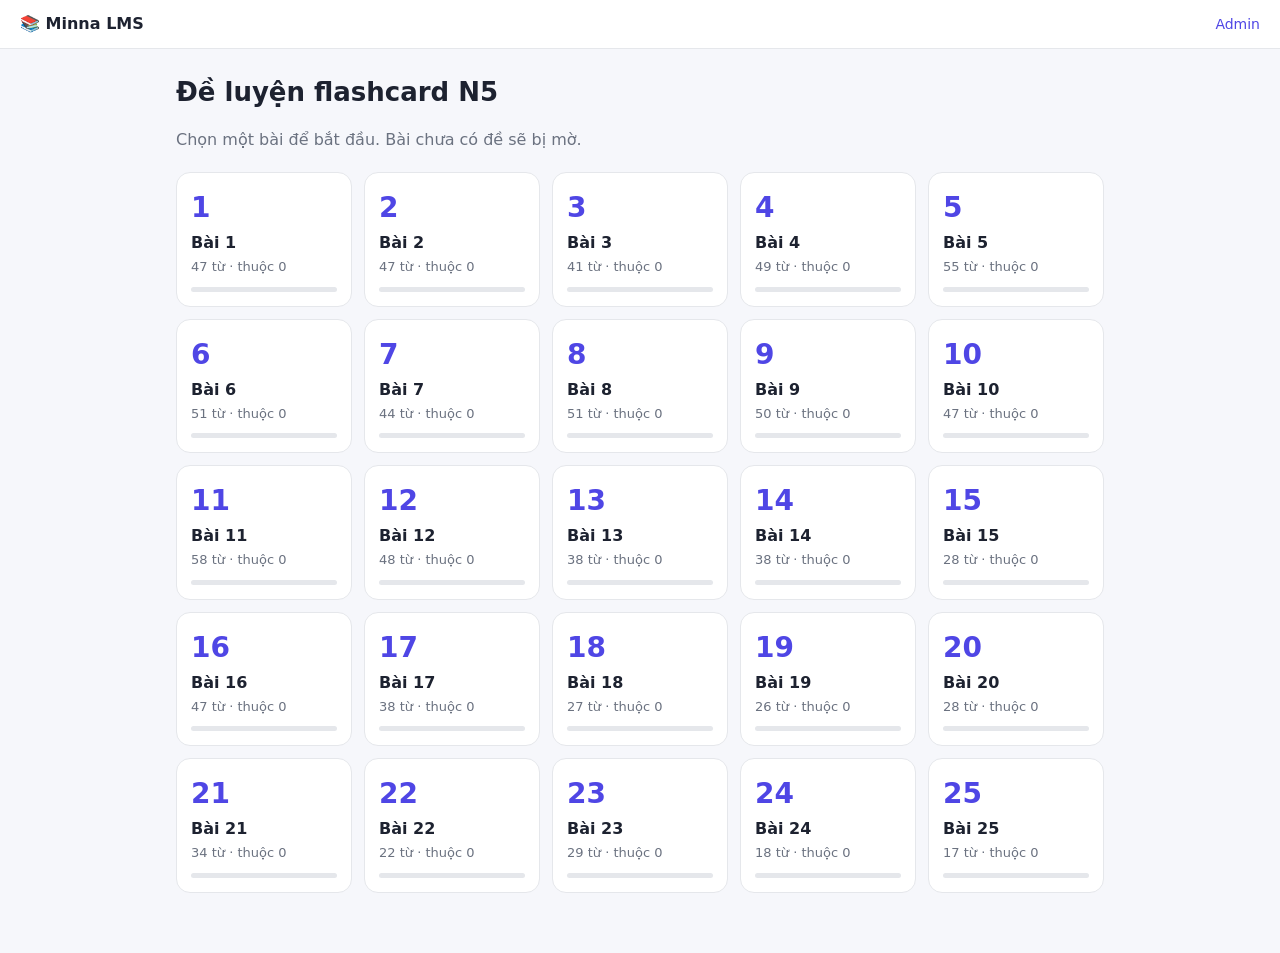
==== index.html @ 222ca8a1 "Add files via upload" ====
<!doctype html>
<html lang="vi">
<head>
<meta charset="utf-8">
<meta name="viewport" content="width=device-width,initial-scale=1">
<title>Minna LMS – Luyện từ vựng N5</title>
<link rel="stylesheet" href="css/style.css">
</head>
<body>
<header class="top">
  <a class="brand" href="./">📚 Minna LMS</a>
  <a class="link" href="admin.html">Admin</a>
</header>
<main class="wrap">
  <h1>Đề luyện flashcard N5</h1>
  <p class="muted">Chọn một bài để bắt đầu. Bài chưa có đề sẽ bị mờ.</p>
  <div id="grid" class="grid"></div>
</main>
<script src="js/app.js"></script>
<script src="js/home.js"></script>
</body>
</html>
---- css/style.css ----
:root{--bg:#f6f7fb;--fg:#1d2230;--muted:#6b7280;--card:#fff;--line:#e5e7eb;--pri:#4f46e5;--good:#16a34a;--bad:#dc2626}
@media (prefers-color-scheme:dark){:root{--bg:#10131c;--fg:#e8eaf2;--muted:#9aa3b5;--card:#1a1f2e;--line:#2a3144;--pri:#818cf8;--good:#22c55e;--bad:#f87171}}
*{box-sizing:border-box}
body{margin:0;font-family:system-ui,-apple-system,"Segoe UI","Noto Sans JP","Hiragino Sans","Yu Gothic",sans-serif;background:var(--bg);color:var(--fg);line-height:1.5}
.top{display:flex;justify-content:space-between;align-items:center;padding:12px 20px;background:var(--card);border-bottom:1px solid var(--line)}
.brand{font-weight:700;color:var(--fg);text-decoration:none}
.link{color:var(--pri);text-decoration:none;font-size:14px}
.wrap{max-width:960px;margin:0 auto;padding:24px 16px 60px}
.narrow{max-width:640px}
h1{margin:0 0 6px;font-size:26px}
.muted{color:var(--muted)}.small{font-size:13px}.center{text-align:center}
.grid{display:grid;grid-template-columns:repeat(auto-fill,minmax(150px,1fr));gap:12px;margin-top:20px}
.lesson{display:flex;flex-direction:column;gap:2px;padding:14px;background:var(--card);border:1px solid var(--line);border-radius:14px;text-decoration:none;color:var(--fg);transition:.15s}
.lesson:not(.off):hover{transform:translateY(-2px);border-color:var(--pri);box-shadow:0 6px 18px rgba(79,70,229,.15)}
.lesson.off{opacity:.45;pointer-events:none}
.lesson .num{font-size:28px;font-weight:800;color:var(--pri)}
.lesson .name{font-weight:600}.lesson .meta{font-size:13px;color:var(--muted)}
.mini{height:5px;background:var(--line);border-radius:9px;margin-top:8px;overflow:hidden}
.mini i{display:block;height:100%;background:var(--good)}
.panel{background:var(--card);border:1px solid var(--line);border-radius:14px;padding:16px;margin:16px 0}
.toolbar{display:flex;flex-wrap:wrap;gap:12px;align-items:center;margin:14px 0;font-size:14px}
select,input,textarea{font:inherit;color:var(--fg);background:var(--bg);border:1px solid var(--line);border-radius:8px;padding:8px 10px}
textarea{width:100%;margin-top:10px;font-family:ui-monospace,Menlo,Consolas,monospace;font-size:13px}
.btn{font:inherit;font-weight:600;padding:10px 16px;border:0;border-radius:10px;background:var(--pri);color:#fff;cursor:pointer;text-decoration:none;display:inline-block}
.btn.ghost{background:transparent;color:var(--fg);border:1px solid var(--line)}
.btn.good{background:var(--good)}.btn.bad{background:var(--bad)}
.btn:disabled{opacity:.5;cursor:wait}
.progress{height:8px;background:var(--line);border-radius:9px;overflow:hidden}
.progress div{height:100%;width:0;background:var(--pri);transition:width .25s}
.card{perspective:1000px;height:260px;margin:18px 0 10px;cursor:pointer;outline:none}
.card .inner{position:relative;width:100%;height:100%;transition:transform .45s;transform-style:preserve-3d}
.card.noanim .inner{transition:none}
.card.flipped .inner{transform:rotateY(180deg)}
.face{position:absolute;inset:0;backface-visibility:hidden;-webkit-backface-visibility:hidden;display:flex;align-items:center;justify-content:center;text-align:center;padding:20px;background:var(--card);border:2px solid var(--line);border-radius:20px;font-size:clamp(28px,7vw,48px);font-weight:700;word-break:break-word}
.face.back{transform:rotateY(180deg);border-color:var(--pri);font-size:clamp(22px,5vw,32px)}
.actions{display:flex;gap:12px;justify-content:center;margin:16px 0;flex-wrap:wrap}
.actions.left{justify-content:flex-start}
.actions .btn{flex:1;min-width:130px;text-align:center}
.actions.left .btn{flex:none}
.form{display:grid;gap:10px;margin-top:12px}
.form label{display:grid;gap:4px;font-size:14px}
.msg{margin-top:10px;font-size:14px;white-space:pre-wrap}
.msg.err{color:var(--bad)}.msg.ok{color:var(--good)}.msg.warn{color:#d97706}
.tablewrap{max-height:360px;overflow:auto;margin-top:10px}
table{width:100%;border-collapse:collapse;font-size:14px}
td,th{padding:6px 8px;border-bottom:1px solid var(--line);text-align:left}
summary{cursor:pointer}
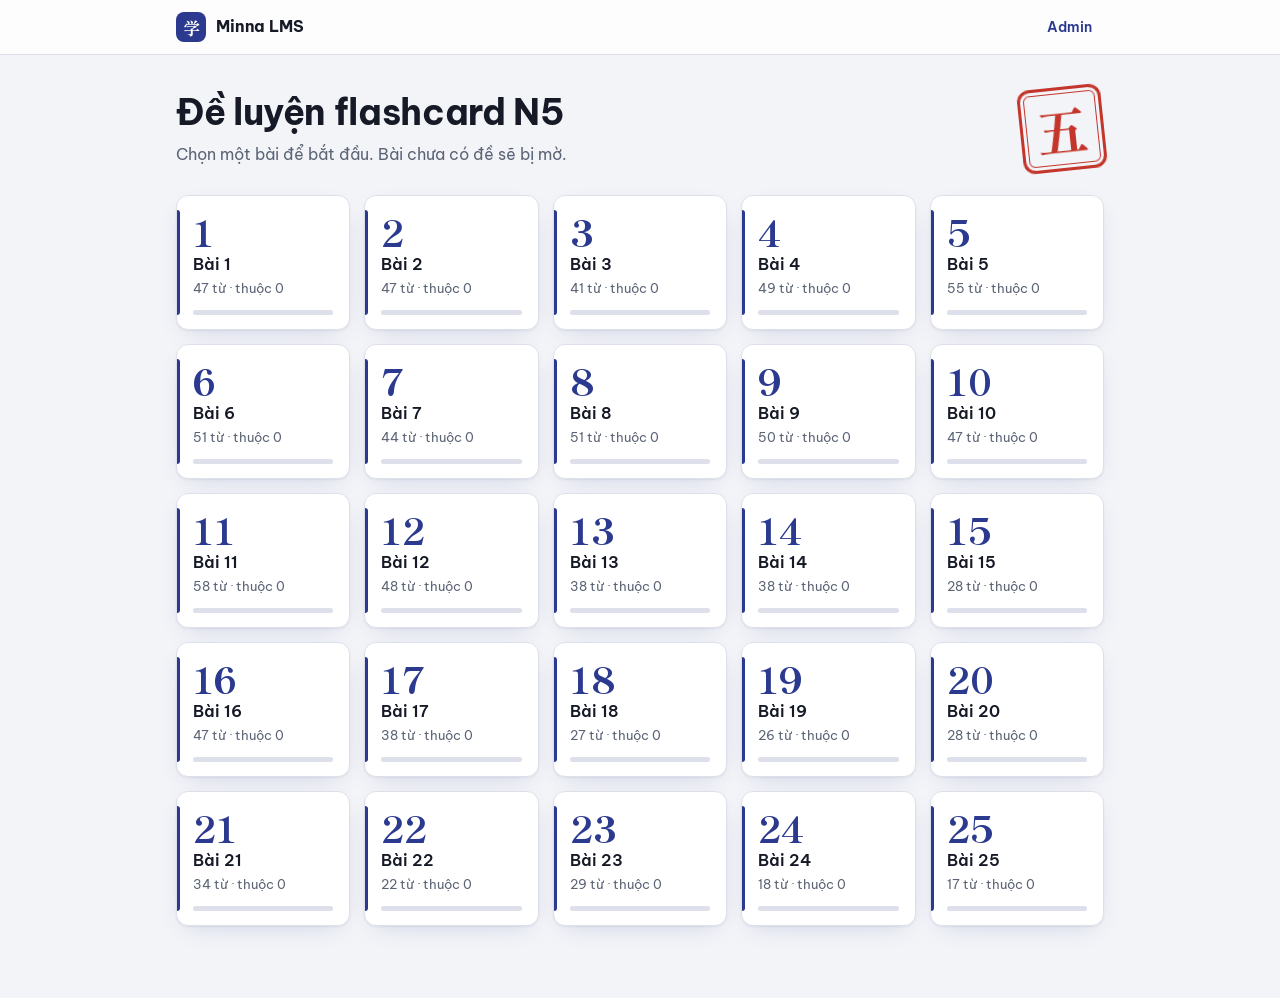
==== commit cd0d0f4f: "Enhance header and main content structure Updated header and main section for better accessibility a" ====
--- a/index.html
+++ b/index.html
@@ -3,19 +3,36 @@
 <head>
 <meta charset="utf-8">
 <meta name="viewport" content="width=device-width,initial-scale=1">
+<meta name="color-scheme" content="light dark">
+<meta name="theme-color" content="#2b3a8f">
+<meta name="description" content="Luyện từ vựng tiếng Nhật N5 bằng flashcard theo từng bài Minna no Nihongo.">
 <title>Minna LMS – Luyện từ vựng N5</title>
+<link rel="preconnect" href="https://fonts.googleapis.com">
+<link rel="preconnect" href="https://fonts.gstatic.com" crossorigin>
 <link rel="stylesheet" href="css/style.css">
 </head>
 <body>
 <header class="top">
-  <a class="brand" href="./">📚 Minna LMS</a>
+  <a class="brand" href="./" aria-label="Minna LMS – trang chủ">
+    <span class="logo" aria-hidden="true">学</span>
+    <span>Minna LMS</span>
+  </a>
   <a class="link" href="admin.html">Admin</a>
 </header>
+
 <main class="wrap">
-  <h1>Đề luyện flashcard N5</h1>
-  <p class="muted">Chọn một bài để bắt đầu. Bài chưa có đề sẽ bị mờ.</p>
-  <div id="grid" class="grid"></div>
+  <section class="hero">
+    <div>
+      <h1>Đề luyện flashcard N5</h1>
+      <p class="muted">Chọn một bài để bắt đầu. Bài chưa có đề sẽ bị mờ.</p>
+    </div>
+    <div class="stamp" aria-hidden="true">五</div>
+  </section>
+
+  <div id="grid" class="grid" aria-live="polite"></div>
+  <noscript><p class="muted center">Cần bật JavaScript để hiển thị danh sách bài học.</p></noscript>
 </main>
+
 <script src="js/app.js"></script>
 <script src="js/home.js"></script>
 </body>
--- a/css/style.css
+++ b/css/style.css
@@ -1,47 +1,253 @@
-:root{--bg:#f6f7fb;--fg:#1d2230;--muted:#6b7280;--card:#fff;--line:#e5e7eb;--pri:#4f46e5;--good:#16a34a;--bad:#dc2626}
-@media (prefers-color-scheme:dark){:root{--bg:#10131c;--fg:#e8eaf2;--muted:#9aa3b5;--card:#1a1f2e;--line:#2a3144;--pri:#818cf8;--good:#22c55e;--bad:#f87171}}
+/* ==========================================================
+   Minna LMS – giao diện luyện từ vựng N5
+   Ý tưởng: giấy tập viết Nhật (genkō yōshi) + mực chàm + dấu hanko đỏ
+   Giữ nguyên toàn bộ tên class cũ để JS / admin.html không bị vỡ.
+   ========================================================== */
+@import url("https://fonts.googleapis.com/css2?family=Be+Vietnam+Pro:wght@400;500;600;700&family=Shippori+Mincho:wght@600;800&display=swap");
+
+/* ---------- Design tokens ---------- */
+:root{
+  color-scheme:light dark;
+  --bg:#f3f4f8;
+  --fg:#161a26;
+  --muted:#5b6475;
+  --card:#ffffff;
+  --line:#dde0ea;
+  --pri:#2b3a8f;          /* chàm */
+  --pri-soft:#e8ebf8;
+  --accent:#c4352b;       /* đỏ hanko – chỉ dùng một chỗ */
+  --good:#157a3d;
+  --bad:#c62828;
+  --warn:#b45309;
+  --on-solid:#fff;
+  --grid:rgba(43,58,143,.07);
+  --shadow:0 1px 2px rgba(22,26,38,.06),0 8px 24px -12px rgba(43,58,143,.25);
+  --shadow-hover:0 2px 4px rgba(22,26,38,.08),0 16px 32px -14px rgba(43,58,143,.4);
+  --radius:12px;
+  --font-ui:"Be Vietnam Pro",system-ui,-apple-system,"Segoe UI","Noto Sans JP","Hiragino Sans","Yu Gothic",sans-serif;
+  --font-jp:"Shippori Mincho","Hiragino Mincho ProN","Yu Mincho","Noto Serif JP",serif;
+}
+@media (prefers-color-scheme:dark){
+  :root{
+    --bg:#0d111c;
+    --fg:#e9ecf5;
+    --muted:#9aa3b8;
+    --card:#151b2a;
+    --line:#262e43;
+    --pri:#8e9bff;
+    --pri-soft:#1d2540;
+    --accent:#ff6b5e;
+    --good:#34d27b;
+    --bad:#ff7b72;
+    --warn:#f5a524;
+    --on-solid:#0d111c;
+    --grid:rgba(142,155,255,.07);
+    --shadow:0 1px 2px rgba(0,0,0,.4),0 8px 24px -12px rgba(0,0,0,.6);
+    --shadow-hover:0 2px 4px rgba(0,0,0,.5),0 16px 32px -14px rgba(142,155,255,.35);
+  }
+}
+
+/* ---------- Base ---------- */
 *{box-sizing:border-box}
-body{margin:0;font-family:system-ui,-apple-system,"Segoe UI","Noto Sans JP","Hiragino Sans","Yu Gothic",sans-serif;background:var(--bg);color:var(--fg);line-height:1.5}
-.top{display:flex;justify-content:space-between;align-items:center;padding:12px 20px;background:var(--card);border-bottom:1px solid var(--line)}
-.brand{font-weight:700;color:var(--fg);text-decoration:none}
-.link{color:var(--pri);text-decoration:none;font-size:14px}
-.wrap{max-width:960px;margin:0 auto;padding:24px 16px 60px}
+html{-webkit-text-size-adjust:100%;scroll-behavior:smooth}
+body{
+  margin:0;min-height:100vh;
+  font-family:var(--font-ui);font-size:16px;line-height:1.6;
+  background:var(--bg);color:var(--fg);
+  -webkit-font-smoothing:antialiased;
+}
+a{color:inherit}
+:focus-visible{outline:3px solid var(--pri);outline-offset:3px;border-radius:6px}
+::selection{background:var(--pri);color:var(--on-solid)}
+
+h1{margin:0 0 8px;font-size:clamp(26px,4.5vw,36px);line-height:1.2;font-weight:700;letter-spacing:-.01em;text-wrap:balance}
+p{margin:0 0 .75em}
+
+.muted{color:var(--muted)}
+.small{font-size:13px}
+.center{text-align:center}
+
+/* ---------- Header ---------- */
+.top{
+  position:sticky;top:0;z-index:20;
+  display:flex;justify-content:space-between;align-items:center;gap:12px;
+  padding:10px max(20px,calc((100vw - 960px)/2 + 16px));
+  background:var(--card);
+  border-bottom:1px solid var(--line);
+}
+@supports (background:color-mix(in srgb,red,blue)){
+  .top{background:color-mix(in srgb,var(--card) 82%,transparent);-webkit-backdrop-filter:saturate(1.4) blur(12px);backdrop-filter:saturate(1.4) blur(12px)}
+}
+.brand{display:inline-flex;align-items:center;gap:10px;font-weight:700;letter-spacing:-.01em;color:var(--fg);text-decoration:none}
+.logo{
+  display:grid;place-items:center;width:30px;height:30px;
+  font:800 17px/1 var(--font-jp);
+  color:var(--on-solid);background:var(--pri);border-radius:8px;
+}
+.link{
+  color:var(--pri);text-decoration:none;font-size:14px;font-weight:600;
+  padding:6px 12px;border-radius:999px;transition:background .15s;
+}
+.link:hover{background:var(--pri-soft)}
+
+/* ---------- Layout ---------- */
+.wrap{max-width:960px;margin:0 auto;padding:32px 16px 72px}
 .narrow{max-width:640px}
-h1{margin:0 0 6px;font-size:26px}
-.muted{color:var(--muted)}.small{font-size:13px}.center{text-align:center}
-.grid{display:grid;grid-template-columns:repeat(auto-fill,minmax(150px,1fr));gap:12px;margin-top:20px}
-.lesson{display:flex;flex-direction:column;gap:2px;padding:14px;background:var(--card);border:1px solid var(--line);border-radius:14px;text-decoration:none;color:var(--fg);transition:.15s}
-.lesson:not(.off):hover{transform:translateY(-2px);border-color:var(--pri);box-shadow:0 6px 18px rgba(79,70,229,.15)}
-.lesson.off{opacity:.45;pointer-events:none}
-.lesson .num{font-size:28px;font-weight:800;color:var(--pri)}
-.lesson .name{font-weight:600}.lesson .meta{font-size:13px;color:var(--muted)}
-.mini{height:5px;background:var(--line);border-radius:9px;margin-top:8px;overflow:hidden}
-.mini i{display:block;height:100%;background:var(--good)}
-.panel{background:var(--card);border:1px solid var(--line);border-radius:14px;padding:16px;margin:16px 0}
-.toolbar{display:flex;flex-wrap:wrap;gap:12px;align-items:center;margin:14px 0;font-size:14px}
-select,input,textarea{font:inherit;color:var(--fg);background:var(--bg);border:1px solid var(--line);border-radius:8px;padding:8px 10px}
-textarea{width:100%;margin-top:10px;font-family:ui-monospace,Menlo,Consolas,monospace;font-size:13px}
-.btn{font:inherit;font-weight:600;padding:10px 16px;border:0;border-radius:10px;background:var(--pri);color:#fff;cursor:pointer;text-decoration:none;display:inline-block}
-.btn.ghost{background:transparent;color:var(--fg);border:1px solid var(--line)}
-.btn.good{background:var(--good)}.btn.bad{background:var(--bad)}
-.btn:disabled{opacity:.5;cursor:wait}
+
+/* ---------- Hero (trang chủ) ---------- */
+.hero{display:flex;align-items:center;justify-content:space-between;gap:20px;margin-bottom:8px}
+.hero p{max-width:46ch;margin:0}
+.stamp{
+  flex:none;display:grid;place-items:center;
+  width:84px;height:84px;
+  font:800 52px/1 var(--font-jp);
+  color:var(--accent);
+  border:3px solid var(--accent);border-radius:12px;
+  box-shadow:inset 0 0 0 3px var(--bg),inset 0 0 0 4px var(--accent);
+  transform:rotate(-6deg);
+  user-select:none;
+  animation:stamp .5s cubic-bezier(.2,.9,.3,1.2) .15s both;
+}
+@keyframes stamp{
+  from{opacity:0;transform:rotate(-14deg) scale(1.7)}
+  to{opacity:1;transform:rotate(-6deg) scale(1)}
+}
+
+/* ---------- Lưới bài học ---------- */
+.grid{display:grid;grid-template-columns:repeat(auto-fill,minmax(160px,1fr));gap:14px;margin-top:24px}
+.grid:empty::before{content:"Đang tải danh sách bài…";grid-column:1/-1;padding:40px 0;text-align:center;color:var(--muted)}
+
+.lesson{
+  position:relative;display:flex;flex-direction:column;gap:2px;
+  padding:16px 16px 14px;
+  background:var(--card);color:var(--fg);
+  border:1px solid var(--line);border-radius:var(--radius);
+  box-shadow:var(--shadow);
+  text-decoration:none;
+  transition:transform .18s ease,border-color .18s,box-shadow .18s;
+}
+.lesson::before{ /* gáy vở: dải màu mảnh bên trái */
+  content:"";position:absolute;left:0;top:14px;bottom:14px;width:3px;
+  background:var(--pri);border-radius:0 3px 3px 0;
+}
+.lesson:not(.off):hover{transform:translateY(-3px);border-color:var(--pri);box-shadow:var(--shadow-hover)}
+.lesson:not(.off):active{transform:translateY(-1px)}
+.lesson.off{opacity:.55;pointer-events:none;border-style:dashed;box-shadow:none;background:transparent}
+.lesson.off::before{background:var(--line)}
+.lesson .num{font:800 36px/1.1 var(--font-jp);color:var(--pri)}
+.lesson .name{font-weight:600;line-height:1.35}
+.lesson .meta{font-size:13px;color:var(--muted)}
+
+.mini{height:5px;background:var(--line);border-radius:9px;margin-top:10px;overflow:hidden}
+.mini i{display:block;height:100%;background:var(--good);border-radius:9px;transition:width .4s ease}
+
+/* ---------- Panel / toolbar ---------- */
+.panel{
+  background:var(--card);border:1px solid var(--line);border-radius:var(--radius);
+  padding:20px;margin:16px 0;box-shadow:var(--shadow);
+}
+.toolbar{display:flex;flex-wrap:wrap;gap:12px;align-items:center;margin:16px 0;font-size:14px}
+
+/* ---------- Form controls ---------- */
+select,input,textarea{
+  font:inherit;color:var(--fg);background:var(--bg);
+  border:1px solid var(--line);border-radius:10px;padding:9px 12px;
+  transition:border-color .15s,box-shadow .15s;
+}
+select:hover,input:hover,textarea:hover{border-color:var(--muted)}
+select:focus,input:focus,textarea:focus{outline:none;border-color:var(--pri);box-shadow:0 0 0 3px var(--pri-soft)}
+textarea{width:100%;margin-top:10px;font-family:ui-monospace,Menlo,Consolas,monospace;font-size:13px;line-height:1.5;resize:vertical}
+::placeholder{color:var(--muted);opacity:.8}
+
+.form{display:grid;gap:12px;margin-top:12px}
+.form label{display:grid;gap:4px;font-size:14px;font-weight:500}
+
+/* ---------- Buttons ---------- */
+.btn{
+  display:inline-block;font:inherit;font-weight:600;line-height:1.2;
+  padding:11px 18px;border:1px solid transparent;border-radius:10px;
+  background:var(--pri);color:var(--on-solid);
+  cursor:pointer;text-decoration:none;text-align:center;
+  transition:filter .15s,transform .1s,background .15s,border-color .15s;
+}
+.btn:hover{filter:brightness(1.1)}
+.btn:active{transform:scale(.97)}
+.btn.ghost{background:transparent;color:var(--fg);border-color:var(--line)}
+.btn.ghost:hover{filter:none;background:var(--pri-soft);border-color:var(--pri)}
+.btn.good{background:var(--good);color:var(--on-solid)}
+.btn.bad{background:var(--bad);color:var(--on-solid)}
+.btn:disabled{opacity:.5;cursor:wait;transform:none;filter:none}
+
+/* ---------- Tiến độ ---------- */
 .progress{height:8px;background:var(--line);border-radius:9px;overflow:hidden}
-.progress div{height:100%;width:0;background:var(--pri);transition:width .25s}
-.card{perspective:1000px;height:260px;margin:18px 0 10px;cursor:pointer;outline:none}
-.card .inner{position:relative;width:100%;height:100%;transition:transform .45s;transform-style:preserve-3d}
+.progress div{height:100%;width:0;background:linear-gradient(90deg,var(--pri),var(--good));border-radius:9px;transition:width .3s ease}
+
+/* ---------- Flashcard ---------- */
+.card{perspective:1200px;height:280px;margin:20px 0 12px;cursor:pointer;outline:none;-webkit-tap-highlight-color:transparent}
+.card:focus-visible .face{border-color:var(--pri);box-shadow:0 0 0 4px var(--pri-soft)}
+.card .inner{position:relative;width:100%;height:100%;transition:transform .5s cubic-bezier(.3,.7,.2,1);transform-style:preserve-3d}
 .card.noanim .inner{transition:none}
 .card.flipped .inner{transform:rotateY(180deg)}
-.face{position:absolute;inset:0;backface-visibility:hidden;-webkit-backface-visibility:hidden;display:flex;align-items:center;justify-content:center;text-align:center;padding:20px;background:var(--card);border:2px solid var(--line);border-radius:20px;font-size:clamp(28px,7vw,48px);font-weight:700;word-break:break-word}
-.face.back{transform:rotateY(180deg);border-color:var(--pri);font-size:clamp(22px,5vw,32px)}
-.actions{display:flex;gap:12px;justify-content:center;margin:16px 0;flex-wrap:wrap}
+
+.face{
+  position:absolute;inset:0;
+  backface-visibility:hidden;-webkit-backface-visibility:hidden;
+  display:flex;align-items:center;justify-content:center;text-align:center;
+  padding:24px;
+  /* mặt trước: giấy ô vuông kiểu genkō yōshi */
+  background-color:var(--card);
+  background-image:linear-gradient(var(--grid) 1px,transparent 1px),linear-gradient(90deg,var(--grid) 1px,transparent 1px);
+  background-size:36px 36px;background-position:center;
+  border:2px solid var(--line);border-radius:22px;
+  box-shadow:var(--shadow);
+  font-family:var(--font-jp);
+  font-size:clamp(30px,8vw,56px);font-weight:800;line-height:1.3;
+  word-break:break-word;text-wrap:balance;
+  transition:border-color .2s,box-shadow .2s;
+}
+.face.back{
+  transform:rotateY(180deg);
+  background-image:none;background-color:var(--pri-soft);
+  border-color:var(--pri);
+  font-family:var(--font-ui);font-weight:600;
+  font-size:clamp(22px,5.5vw,34px);
+}
+
+.actions{display:flex;gap:12px;justify-content:center;margin:18px 0;flex-wrap:wrap}
 .actions.left{justify-content:flex-start}
 .actions .btn{flex:1;min-width:130px;text-align:center}
 .actions.left .btn{flex:none}
-.form{display:grid;gap:10px;margin-top:12px}
-.form label{display:grid;gap:4px;font-size:14px}
-.msg{margin-top:10px;font-size:14px;white-space:pre-wrap}
-.msg.err{color:var(--bad)}.msg.ok{color:var(--good)}.msg.warn{color:#d97706}
-.tablewrap{max-height:360px;overflow:auto;margin-top:10px}
+
+/* ---------- Thông báo ---------- */
+.msg{margin-top:12px;font-size:14px;white-space:pre-wrap}
+.msg.err{color:var(--bad)}
+.msg.ok{color:var(--good)}
+.msg.warn{color:var(--warn)}
+
+/* ---------- Bảng ---------- */
+.tablewrap{max-height:360px;overflow:auto;margin-top:12px;border:1px solid var(--line);border-radius:10px}
 table{width:100%;border-collapse:collapse;font-size:14px}
-td,th{padding:6px 8px;border-bottom:1px solid var(--line);text-align:left}
-summary{cursor:pointer}
+th,td{padding:8px 12px;border-bottom:1px solid var(--line);text-align:left}
+th{position:sticky;top:0;background:var(--card);font-weight:600;color:var(--muted);z-index:1}
+tbody tr:last-child td{border-bottom:0}
+tbody tr:hover{background:var(--pri-soft)}
+summary{cursor:pointer;font-weight:500}
+summary:hover{color:var(--pri)}
+
+/* ---------- Footer ---------- */
+.foot{margin-top:48px;padding-top:16px;border-top:1px solid var(--line);font-size:13px;color:var(--muted)}
+
+/* ---------- Mobile ---------- */
+@media (max-width:520px){
+  .wrap{padding:24px 14px 56px}
+  .stamp{width:64px;height:64px;font-size:38px;border-radius:10px}
+  .grid{grid-template-columns:repeat(2,1fr);gap:10px}
+  .card{height:240px}
+  .actions .btn{min-width:0}
+}
+
+/* ---------- Giảm chuyển động ---------- */
+@media (prefers-reduced-motion:reduce){
+  html{scroll-behavior:auto}
+  *,*::before,*::after{animation:none!important;transition:none!important}
+}
